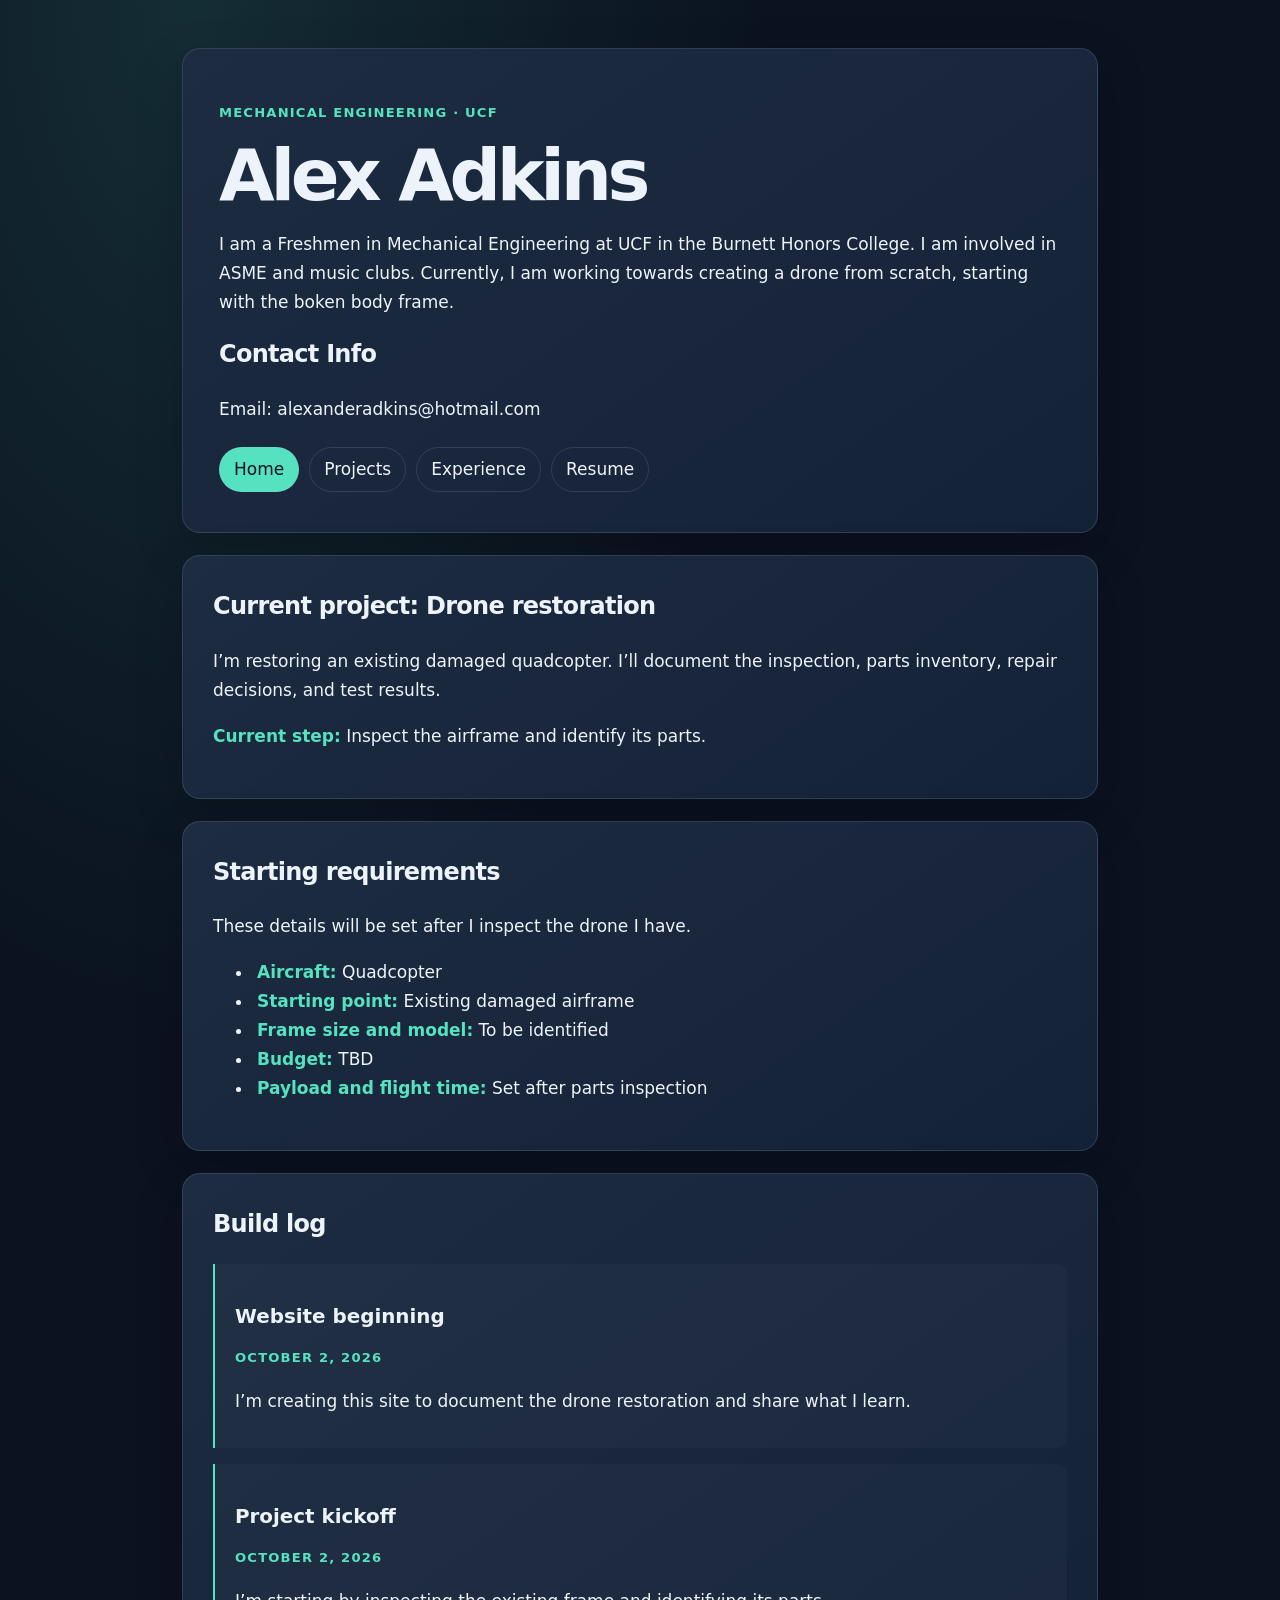
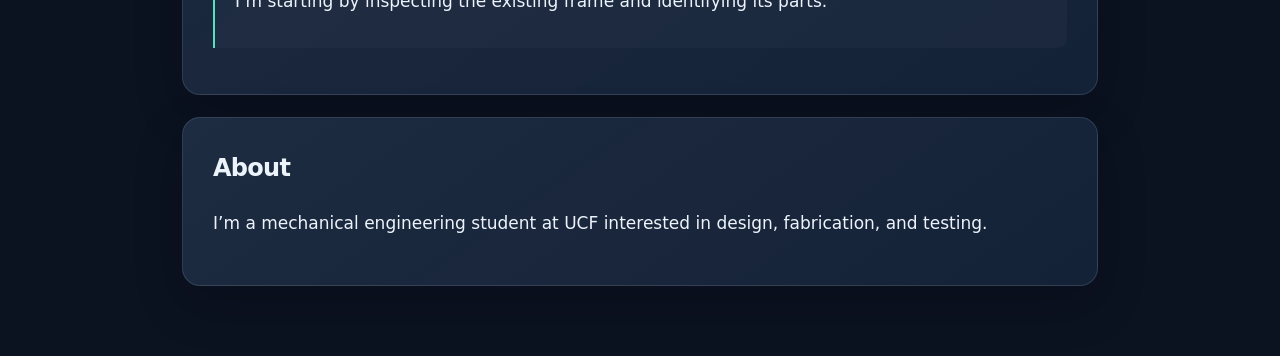
==== index.html @ 7125f536 "Add contact info section to index.html Added contact information section with email." ====
<!doctype html>
<html lang="en">
<head>
  <meta charset="utf-8">
  <meta name="viewport" content="width=device-width, initial-scale=1">
  <title>Alex Adkins | Engineering Projects</title>
  <style>
    :root {
      color-scheme: dark;
      --bg: #0b1220;
      --panel: #142238;
      --text: #edf3fb;
      --muted: #a6b2c5;
      --accent: #55e2c0;
      --border: rgba(173, 190, 215, 0.17);
    }

    * { box-sizing: border-box; }

    body {
      max-width: 960px;
      margin: 0 auto;
      padding: 48px 22px;
      background:
        radial-gradient(ellipse at 15% 0%, rgba(85, 226, 192, 0.13), transparent 38%),
        var(--bg);
      color: var(--text);
      font: 17px/1.7 system-ui, sans-serif;
    }

    header, section {
      margin-bottom: 22px;
      padding: 30px;
      background: linear-gradient(145deg, rgba(255,255,255,0.045), transparent), var(--panel);
      border: 1px solid var(--border);
      border-radius: 18px;
      box-shadow: 0 18px 50px rgba(0, 0, 0, 0.18);
    }

    header { padding: 40px 36px; }
    .tag { color: var(--accent); font-size: .82rem; font-weight: 700; letter-spacing: .09em; text-transform: uppercase; }
    h1 { margin: 8px 0; font-size: clamp(2.6rem, 8vw, 4.5rem); line-height: 1.05; letter-spacing: -.06em; }
    h2 { margin-top: 0; font-size: 1.5rem; letter-spacing: -.03em; }
    h3 { margin-bottom: 4px; }
    article { margin: 16px 0; padding: 16px 20px; border-left: 2px solid var(--accent); background: rgba(255,255,255,.025); border-radius: 0 10px 10px 0; }
    a { color: var(--accent); }
    strong { color: var(--accent); }
    li { padding-left: 4px; }

    .site-nav { display: flex; flex-wrap: wrap; gap: 10px; margin-top: 24px; }
    .site-nav a { padding: 7px 14px; border: 1px solid var(--border); border-radius: 999px; text-decoration: none; color: var(--text); }
    .site-nav a:hover, .site-nav a[aria-current="page"] { background: var(--accent); color: var(--bg); }
    .project-photo { display: block; width: 100%; max-width: 700px; height: auto; margin: 18px 0; border-radius: 14px; }

    @media (max-width: 600px) {
      body { padding: 22px 14px; }
      header, section { padding: 24px 20px; }
    }
  </style>
</head>
<body>
  <header>
    <p class="tag">Mechanical Engineering · UCF</p>
    <h1>Alex Adkins</h1>
    <p>I am a Freshmen in Mechanical Engineering at UCF in the Burnett Honors College. I am involved in ASME and music clubs. Currently, I am working towards creating a drone from scratch, starting with the boken body frame.</p>
    <h2>Contact Info</h2>
    <p> Email: alexanderadkins@hotmail.com</p>
    <nav class="site-nav" aria-label="Main navigation">
      <a href="index.html" aria-current="page">Home</a>
      <a href="projects.html">Projects</a>
      <a href="experience.html">Experience</a>
      <a href="resume.html">Resume</a>
    </nav>
  </header>

  <main>
    <section>
      <h2>Current project: Drone restoration</h2>
      <p>
        I’m restoring an existing damaged quadcopter. I’ll document the
        inspection, parts inventory, repair decisions, and test results.
      </p>
      <p><strong>Current step:</strong> Inspect the airframe and identify its parts.</p>
    </section>

    <section>
      <h2>Starting requirements</h2>
      <p>These details will be set after I inspect the drone I have.</p>
      <ul>
        <li><strong>Aircraft:</strong> Quadcopter</li>
        <li><strong>Starting point:</strong> Existing damaged airframe</li>
        <li><strong>Frame size and model:</strong> To be identified</li>
        <li><strong>Budget:</strong> TBD</li>
        <li><strong>Payload and flight time:</strong> Set after parts inspection</li>
      </ul>
    </section>

    <section>
      <h2>Build log</h2>
      <article>
        <h3>Website beginning</h3>
        <p class="tag">October 2, 2026</p>
        <p>I’m creating this site to document the drone restoration and share what I learn.</p>
      </article>
      <article>
        <h3>Project kickoff</h3>
        <p class="tag">October 2, 2026</p>
        <p>I’m starting by inspecting the existing frame and identifying its parts.</p>
      </article>
    </section>

    <section>
      <h2>About</h2>
      <p>I’m a mechanical engineering student at UCF interested in design, fabrication, and testing.</p>
    </section>
  </main>
</body>
</html>
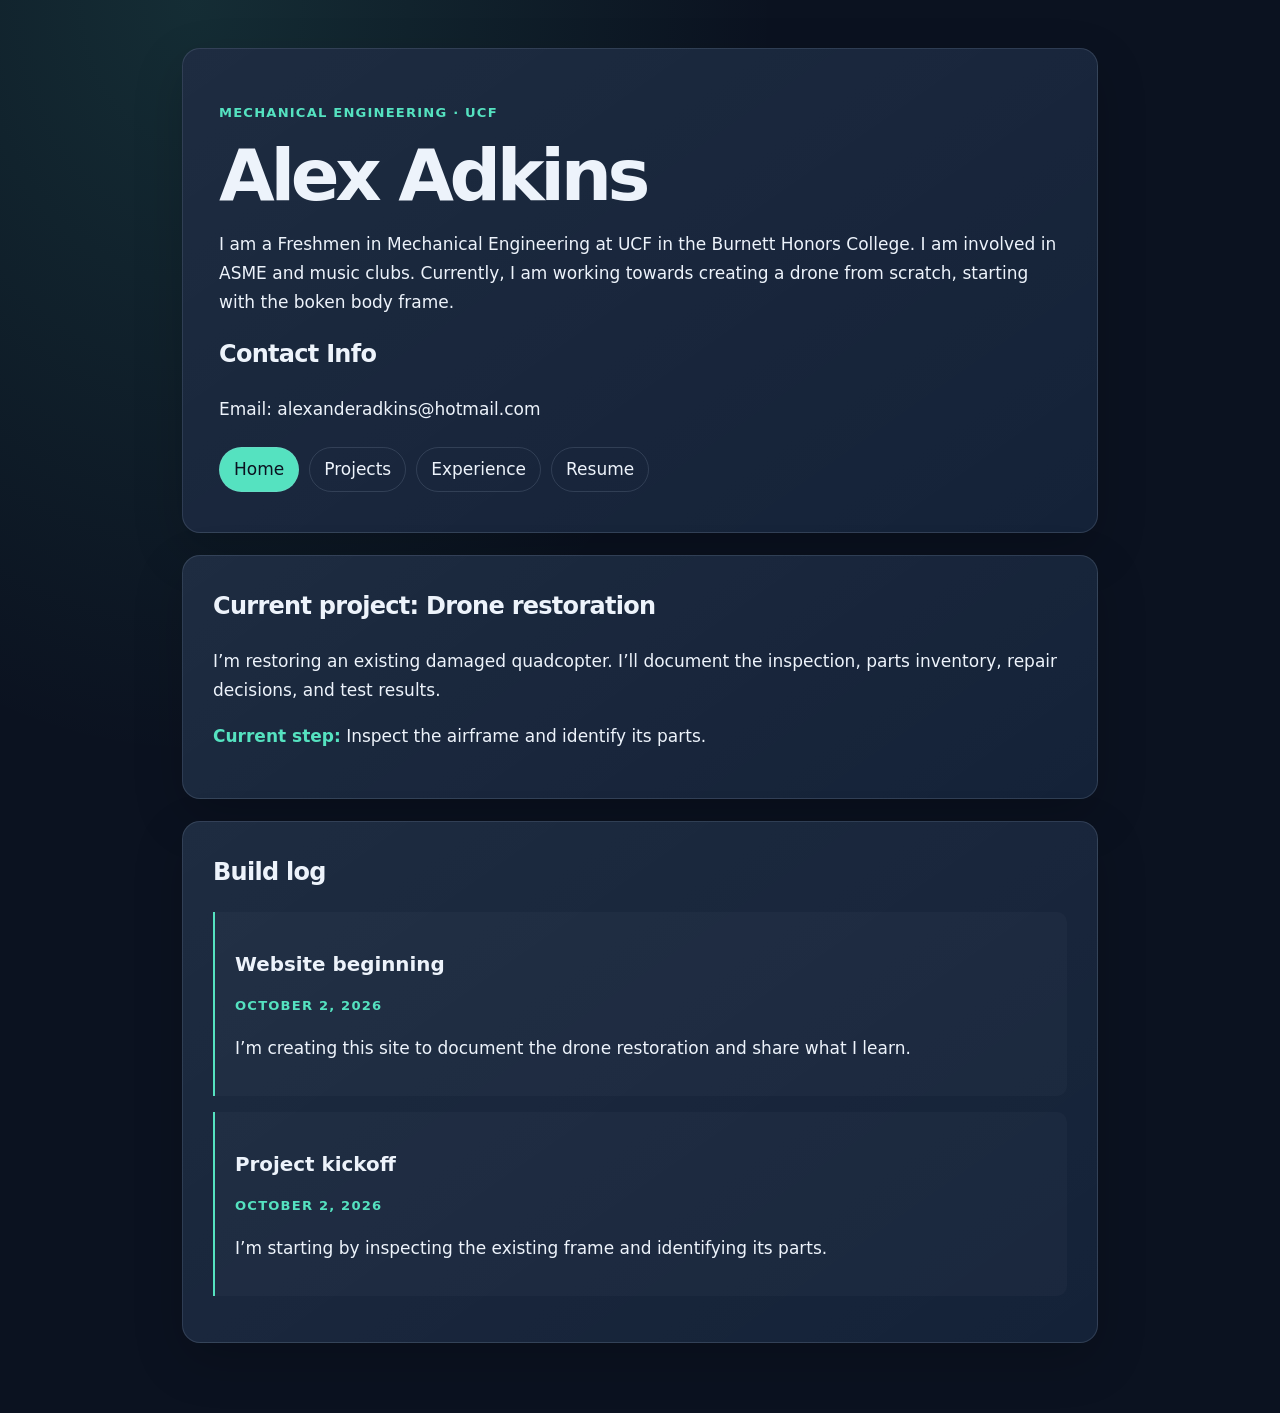
==== commit 831fb479: "Remove unnecessary sections from index.html Removed sections related to starting requirements and ab" ====
--- a/index.html
+++ b/index.html
@@ -83,17 +83,6 @@
       <p><strong>Current step:</strong> Inspect the airframe and identify its parts.</p>
     </section>
 
-    <section>
-      <h2>Starting requirements</h2>
-      <p>These details will be set after I inspect the drone I have.</p>
-      <ul>
-        <li><strong>Aircraft:</strong> Quadcopter</li>
-        <li><strong>Starting point:</strong> Existing damaged airframe</li>
-        <li><strong>Frame size and model:</strong> To be identified</li>
-        <li><strong>Budget:</strong> TBD</li>
-        <li><strong>Payload and flight time:</strong> Set after parts inspection</li>
-      </ul>
-    </section>
 
     <section>
       <h2>Build log</h2>
@@ -109,10 +98,6 @@
       </article>
     </section>
 
-    <section>
-      <h2>About</h2>
-      <p>I’m a mechanical engineering student at UCF interested in design, fabrication, and testing.</p>
-    </section>
   </main>
 </body>
 </html>
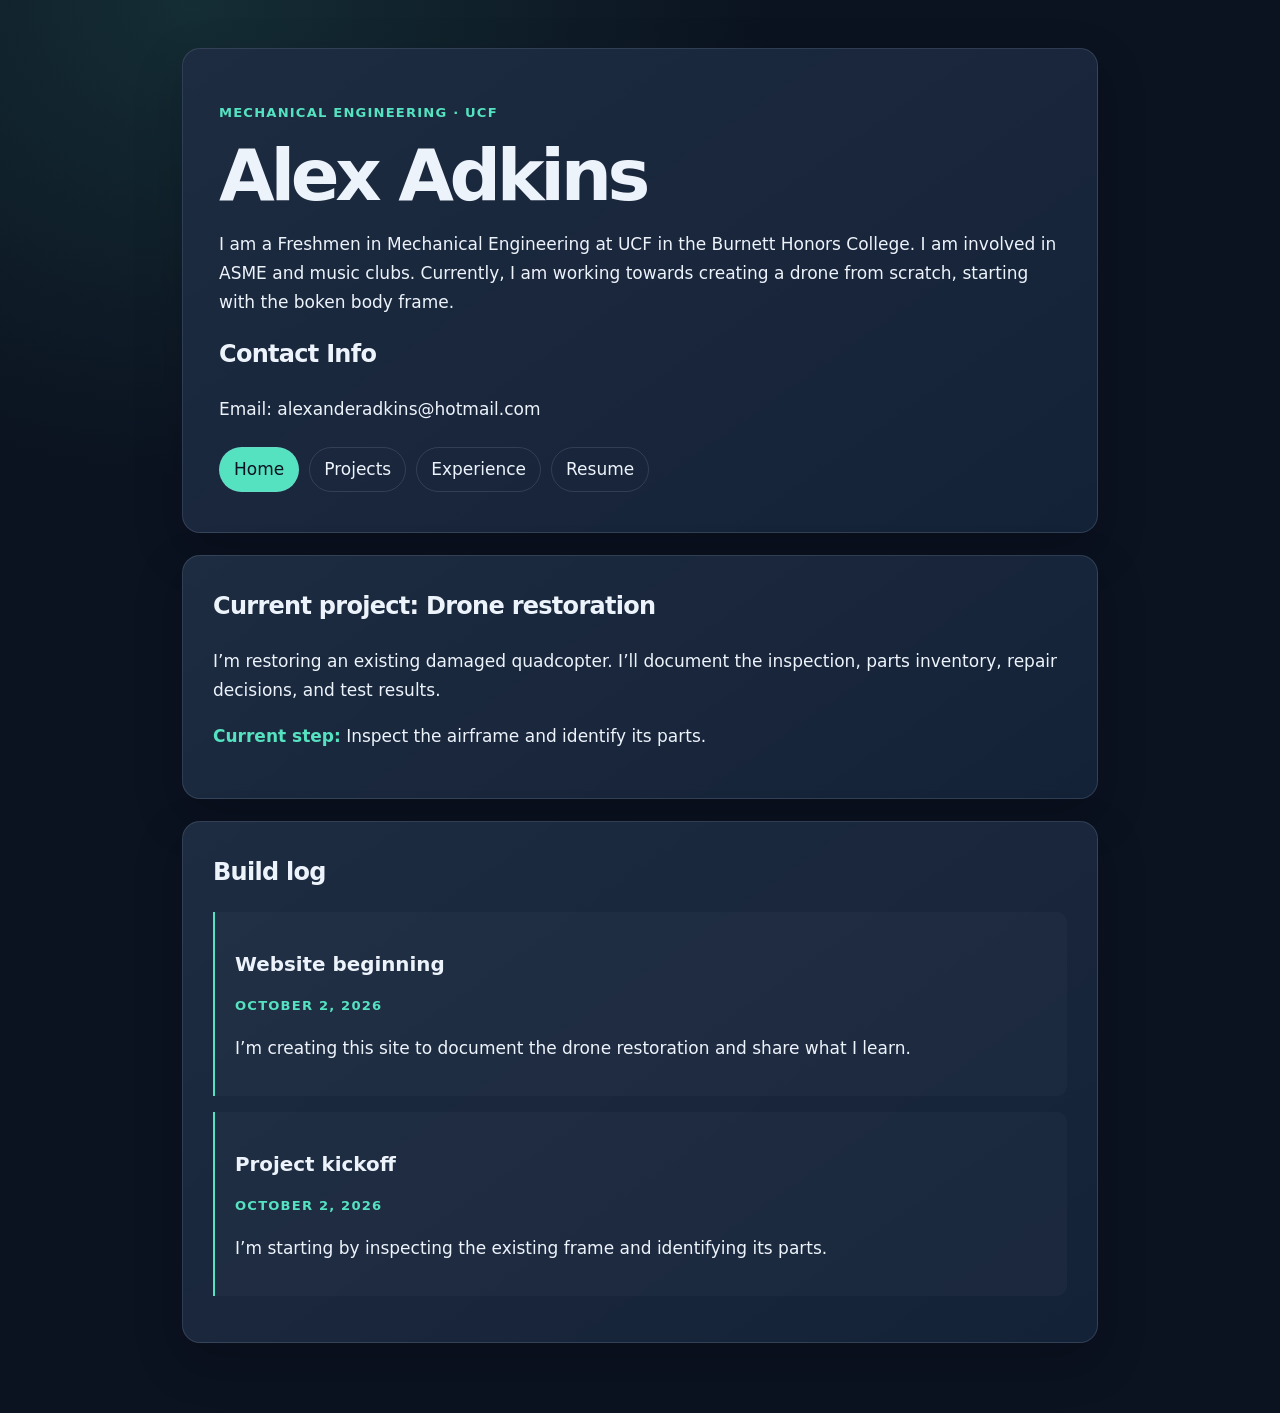
==== commit cdfd8a04: "Add media query for prefers-reduced-motion" ====
--- a/index.html
+++ b/index.html
@@ -24,6 +24,7 @@
       background:
         radial-gradient(ellipse at 15% 0%, rgba(85, 226, 192, 0.13), transparent 38%),
         var(--bg);
+      background-attachment: fixed, scroll;
       color: var(--text);
       font: 17px/1.7 system-ui, sans-serif;
     }
@@ -56,6 +57,11 @@
       body { padding: 22px 14px; }
       header, section { padding: 24px 20px; }
     }
+    @media (max-width: 600px), (prefers-reduced-motion: reduce) {
+  body {
+    background-attachment: scroll;
+  }
+}
   </style>
 </head>
 <body>
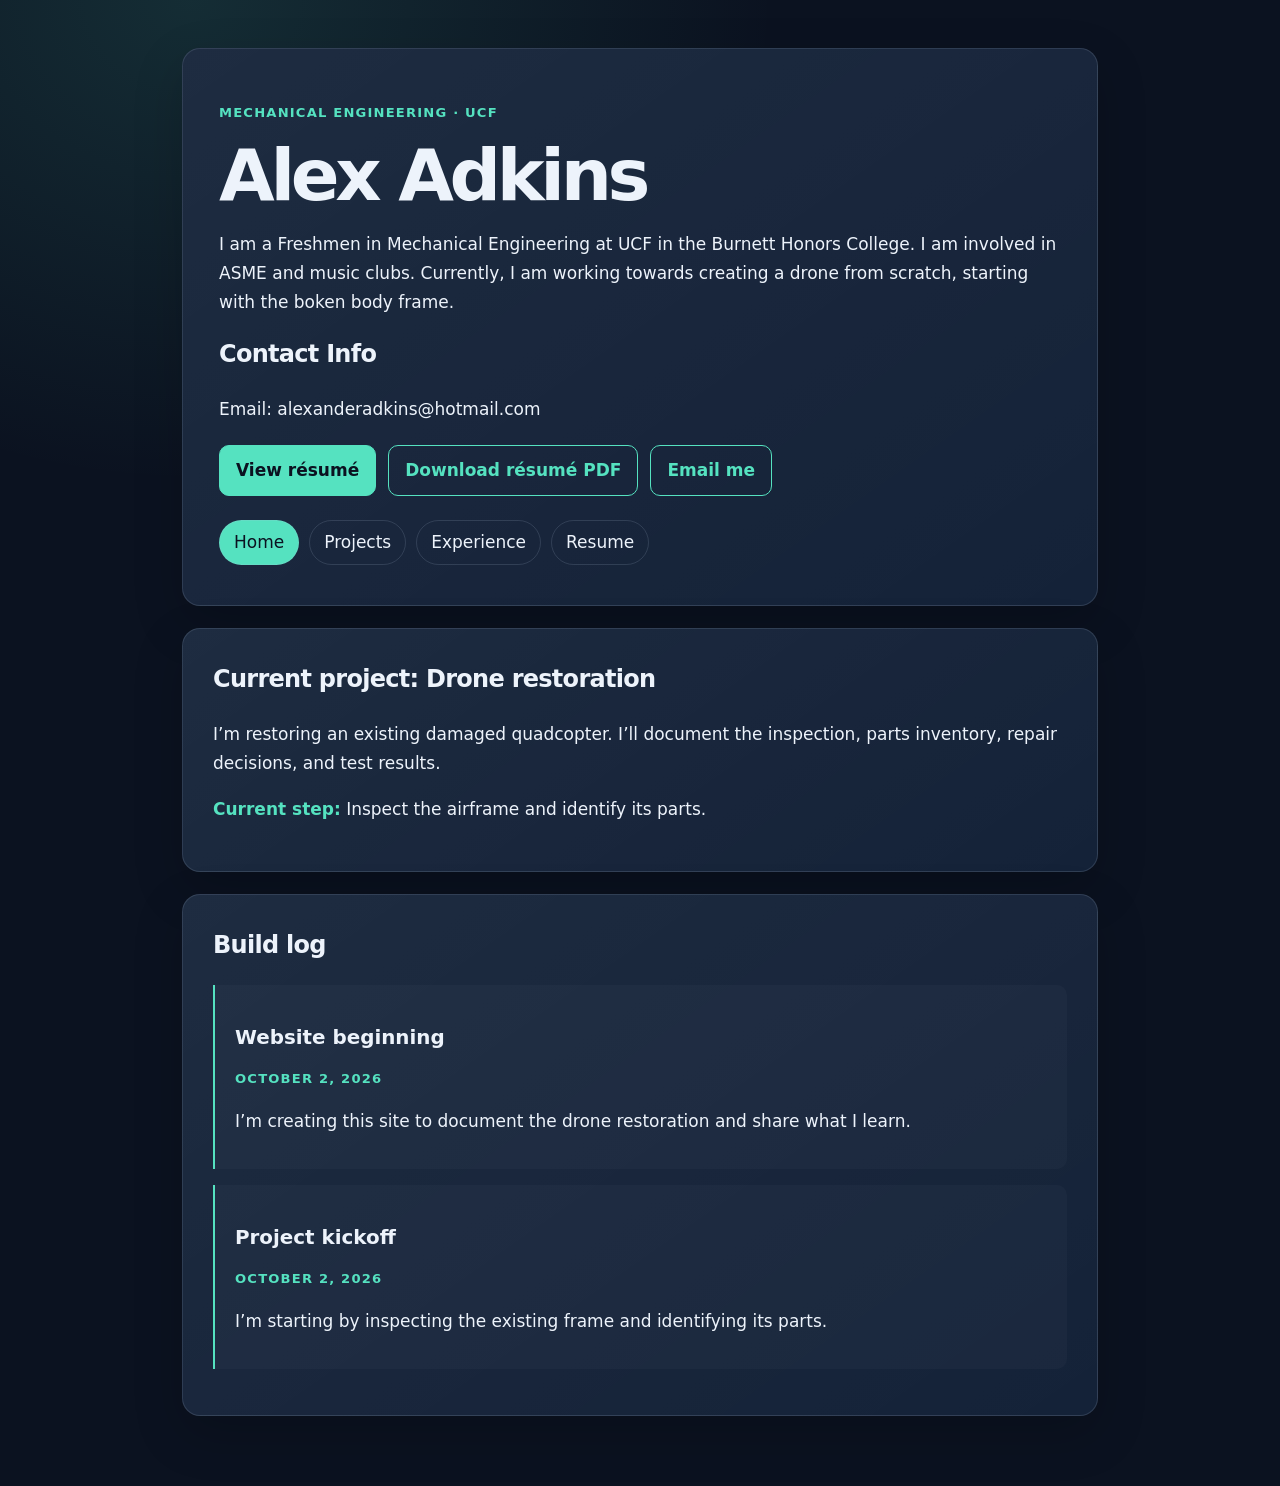
==== commit 209cd5b3: "Add contact buttons for résumé and email Added buttons for résumé viewing and email contact." ====
--- a/index.html
+++ b/index.html
@@ -4,65 +4,8 @@
   <meta charset="utf-8">
   <meta name="viewport" content="width=device-width, initial-scale=1">
   <title>Alex Adkins | Engineering Projects</title>
-  <style>
-    :root {
-      color-scheme: dark;
-      --bg: #0b1220;
-      --panel: #142238;
-      --text: #edf3fb;
-      --muted: #a6b2c5;
-      --accent: #55e2c0;
-      --border: rgba(173, 190, 215, 0.17);
-    }
-
-    * { box-sizing: border-box; }
-
-    body {
-      max-width: 960px;
-      margin: 0 auto;
-      padding: 48px 22px;
-      background:
-        radial-gradient(ellipse at 15% 0%, rgba(85, 226, 192, 0.13), transparent 38%),
-        var(--bg);
-      background-attachment: fixed, scroll;
-      color: var(--text);
-      font: 17px/1.7 system-ui, sans-serif;
-    }
-
-    header, section {
-      margin-bottom: 22px;
-      padding: 30px;
-      background: linear-gradient(145deg, rgba(255,255,255,0.045), transparent), var(--panel);
-      border: 1px solid var(--border);
-      border-radius: 18px;
-      box-shadow: 0 18px 50px rgba(0, 0, 0, 0.18);
-    }
-
-    header { padding: 40px 36px; }
-    .tag { color: var(--accent); font-size: .82rem; font-weight: 700; letter-spacing: .09em; text-transform: uppercase; }
-    h1 { margin: 8px 0; font-size: clamp(2.6rem, 8vw, 4.5rem); line-height: 1.05; letter-spacing: -.06em; }
-    h2 { margin-top: 0; font-size: 1.5rem; letter-spacing: -.03em; }
-    h3 { margin-bottom: 4px; }
-    article { margin: 16px 0; padding: 16px 20px; border-left: 2px solid var(--accent); background: rgba(255,255,255,.025); border-radius: 0 10px 10px 0; }
-    a { color: var(--accent); }
-    strong { color: var(--accent); }
-    li { padding-left: 4px; }
-
-    .site-nav { display: flex; flex-wrap: wrap; gap: 10px; margin-top: 24px; }
-    .site-nav a { padding: 7px 14px; border: 1px solid var(--border); border-radius: 999px; text-decoration: none; color: var(--text); }
-    .site-nav a:hover, .site-nav a[aria-current="page"] { background: var(--accent); color: var(--bg); }
-    .project-photo { display: block; width: 100%; max-width: 700px; height: auto; margin: 18px 0; border-radius: 14px; }
-
-    @media (max-width: 600px) {
-      body { padding: 22px 14px; }
-      header, section { padding: 24px 20px; }
-    }
-    @media (max-width: 600px), (prefers-reduced-motion: reduce) {
-  body {
-    background-attachment: scroll;
-  }
-}
-  </style>
+  <link rel="stylesheet" href="styles.css">
+  
 </head>
 <body>
   <header>
@@ -71,6 +14,20 @@
     <p>I am a Freshmen in Mechanical Engineering at UCF in the Burnett Honors College. I am involved in ASME and music clubs. Currently, I am working towards creating a drone from scratch, starting with the boken body frame.</p>
     <h2>Contact Info</h2>
     <p> Email: alexanderadkins@hotmail.com</p>
+    
+    <div class="button-row">
+  <a class="button" href="resume.html">View résumé</a>
+  <a class="button button-secondary"
+     href="Alex-Adkins-Resume.pdf"
+     download>
+    Download résumé PDF
+  </a>
+  <a class="button button-secondary"
+     href="mailto:alexanderadkins@hotmail.com">
+    Email me
+  </a>
+</div>
+    
     <nav class="site-nav" aria-label="Main navigation">
       <a href="index.html" aria-current="page">Home</a>
       <a href="projects.html">Projects</a>
--- a/styles.css
+++ b/styles.css
@@ -0,0 +1,286 @@
+:root {
+  color-scheme: dark;
+  --bg: #0b1220;
+  --panel: #142238;
+  --text: #edf3fb;
+  --muted: #a6b2c5;
+  --accent: #55e2c0;
+  --border: rgba(173, 190, 215, 0.17);
+}
+
+* {
+  box-sizing: border-box;
+}
+
+html {
+  scroll-behavior: smooth;
+}
+
+body {
+  max-width: 960px;
+  margin: 0 auto;
+  padding: 48px 22px;
+  background:
+    radial-gradient(ellipse at 15% 0%, rgba(85, 226, 192, 0.13), transparent 38%),
+    var(--bg);
+  background-attachment: fixed, scroll;
+  color: var(--text);
+  font: 17px/1.7 system-ui, sans-serif;
+}
+
+header,
+section {
+  margin-bottom: 22px;
+  padding: 30px;
+  background: linear-gradient(145deg, rgba(255, 255, 255, 0.045), transparent), var(--panel);
+  border: 1px solid var(--border);
+  border-radius: 18px;
+  box-shadow: 0 18px 50px rgba(0, 0, 0, 0.18);
+}
+
+header {
+  padding: 40px 36px;
+}
+
+.tag {
+  color: var(--accent);
+  font-size: 0.82rem;
+  font-weight: 700;
+  letter-spacing: 0.09em;
+  text-transform: uppercase;
+}
+
+h1 {
+  margin: 8px 0;
+  font-size: clamp(2.6rem, 8vw, 4.5rem);
+  line-height: 1.05;
+  letter-spacing: -0.06em;
+}
+
+h2 {
+  margin-top: 0;
+  font-size: 1.5rem;
+  letter-spacing: -0.03em;
+}
+
+h3 {
+  margin-bottom: 4px;
+}
+
+article {
+  margin: 16px 0;
+  padding: 16px 20px;
+  border-left: 2px solid var(--accent);
+  background: rgba(255, 255, 255, 0.025);
+  border-radius: 0 10px 10px 0;
+}
+
+a {
+  color: var(--accent);
+}
+
+strong {
+  color: var(--accent);
+}
+
+li {
+  padding-left: 4px;
+}
+
+.site-nav,
+.project-tabs {
+  display: flex;
+  flex-wrap: wrap;
+  gap: 10px;
+  margin-top: 24px;
+}
+
+.project-tabs {
+  margin-bottom: 22px;
+}
+
+.site-nav a,
+.project-tabs a {
+  padding: 7px 14px;
+  border: 1px solid var(--border);
+  border-radius: 999px;
+  color: var(--text);
+  text-decoration: none;
+}
+
+.site-nav a:hover,
+.site-nav a[aria-current="page"],
+.project-tabs a:hover {
+  background: var(--accent);
+  color: var(--bg);
+}
+
+.project-photo {
+  display: block;
+  width: 100%;
+  max-width: 700px;
+  height: auto;
+  margin: 18px 0;
+  border-radius: 14px;
+}
+
+@media (max-width: 600px) {
+  body {
+    padding: 22px 14px;
+    background-attachment: scroll;
+  }
+
+  header,
+  section {
+    padding: 24px 20px;
+  }
+}
+
+@media (prefers-reduced-motion: reduce) {
+  html {
+    scroll-behavior: auto;
+  }
+
+  body {
+    background-attachment: scroll;
+  }
+}
+
+.project-gallery {
+  display: grid;
+  grid-template-columns: repeat(auto-fit, minmax(240px, 1fr));
+  gap: 16px;
+  margin: 20px 0;
+}
+
+.project-gallery figure {
+  margin: 0;
+  overflow: hidden;
+  border: 1px solid var(--border);
+  border-radius: 14px;
+  background: rgba(255, 255, 255, 0.025);
+}
+
+.project-gallery img {
+  display: block;
+  width: 100%;
+  max-width: none;
+  height: auto;
+  margin: 0;
+  border-radius: 0;
+}
+
+
+.project-gallery figcaption {
+  padding: 12px 14px;
+  color: var(--muted);
+  font-size: 0.9rem;
+}
+
+.project-status {
+  border-color: rgba(85, 226, 192, 0.35);
+}
+
+.status-heading {
+  display: flex;
+  align-items: center;
+  justify-content: space-between;
+  gap: 16px;
+  flex-wrap: wrap;
+}
+
+.status-heading h2 {
+  margin-bottom: 0;
+}
+
+.status-pill {
+  padding: 6px 12px;
+  border: 1px solid var(--border);
+  border-radius: 999px;
+  color: var(--accent);
+  font-size: 0.85rem;
+  font-weight: 700;
+}
+
+.milestones {
+  display: grid;
+  gap: 12px;
+  padding: 0;
+  margin: 22px 0;
+  list-style: none;
+}
+
+.milestones li {
+  display: grid;
+  grid-template-columns: 90px 1fr;
+  gap: 14px;
+  padding: 14px;
+  border: 1px solid var(--border);
+  border-radius: 12px;
+  background: rgba(255, 255, 255, 0.025);
+}
+
+.milestone-state {
+  color: var(--muted);
+  font-size: 0.82rem;
+  font-weight: 700;
+  text-transform: uppercase;
+  letter-spacing: 0.05em;
+}
+
+.milestones .current .milestone-state {
+  color: var(--accent);
+}
+
+.milestones p {
+  margin: 4px 0 0;
+  color: var(--muted);
+}
+
+.next-step {
+  padding: 14px 16px;
+  border-left: 3px solid var(--accent);
+  background: rgba(85, 226, 192, 0.07);
+  border-radius: 0 10px 10px 0;
+}
+
+@media (max-width: 500px) {
+  .milestones li {
+    grid-template-columns: 1fr;
+    gap: 4px;
+  }
+}
+
+.button-row {
+  display: flex;
+  flex-wrap: wrap;
+  gap: 12px;
+  margin-top: 22px;
+}
+
+.button {
+  display: inline-block;
+  padding: 10px 16px;
+  border: 1px solid var(--accent);
+  border-radius: 10px;
+  background: var(--accent);
+  color: var(--bg);
+  font-weight: 700;
+  text-decoration: none;
+  transition: transform 160ms ease, opacity 160ms ease;
+}
+
+.button:hover {
+  transform: translateY(-2px);
+  opacity: 0.9;
+}
+
+.button-secondary {
+  background: transparent;
+  color: var(--accent);
+}
+
+.button:focus-visible {
+  outline: 3px solid var(--text);
+  outline-offset: 3px;
+}
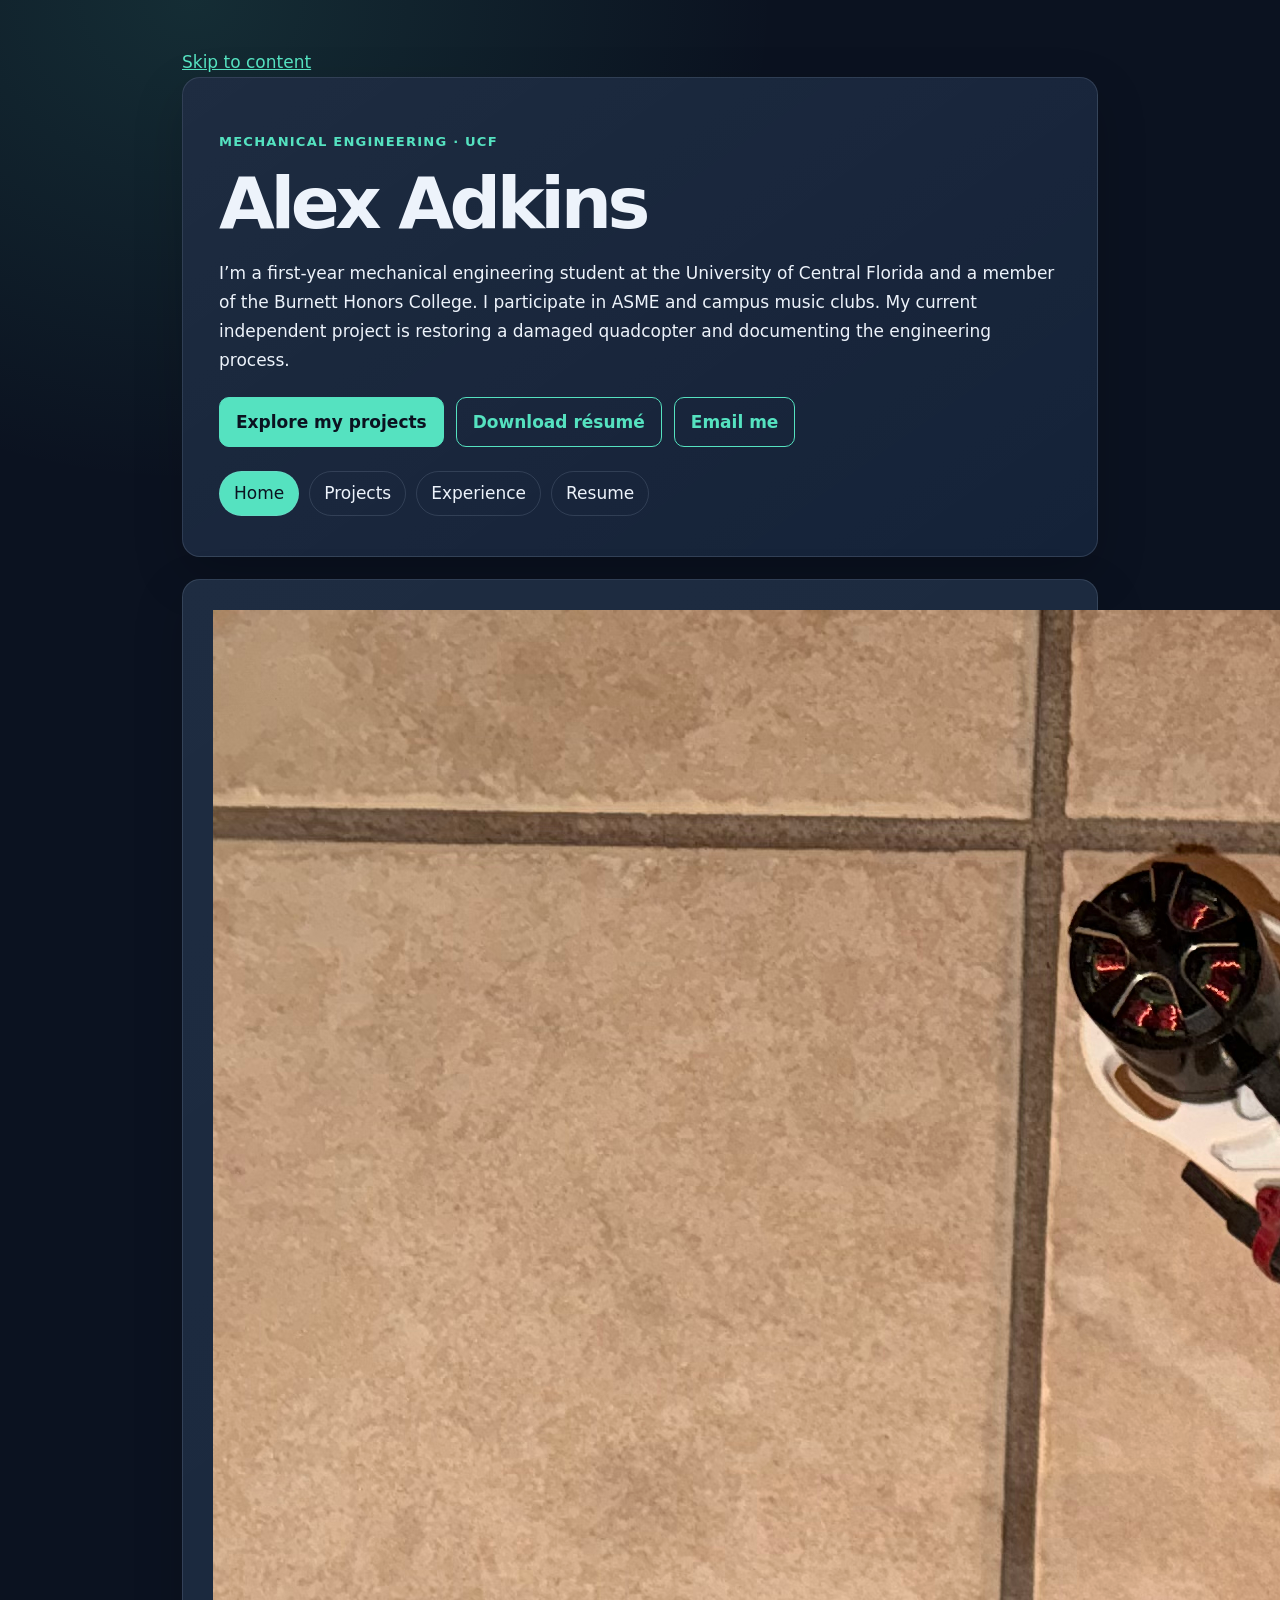
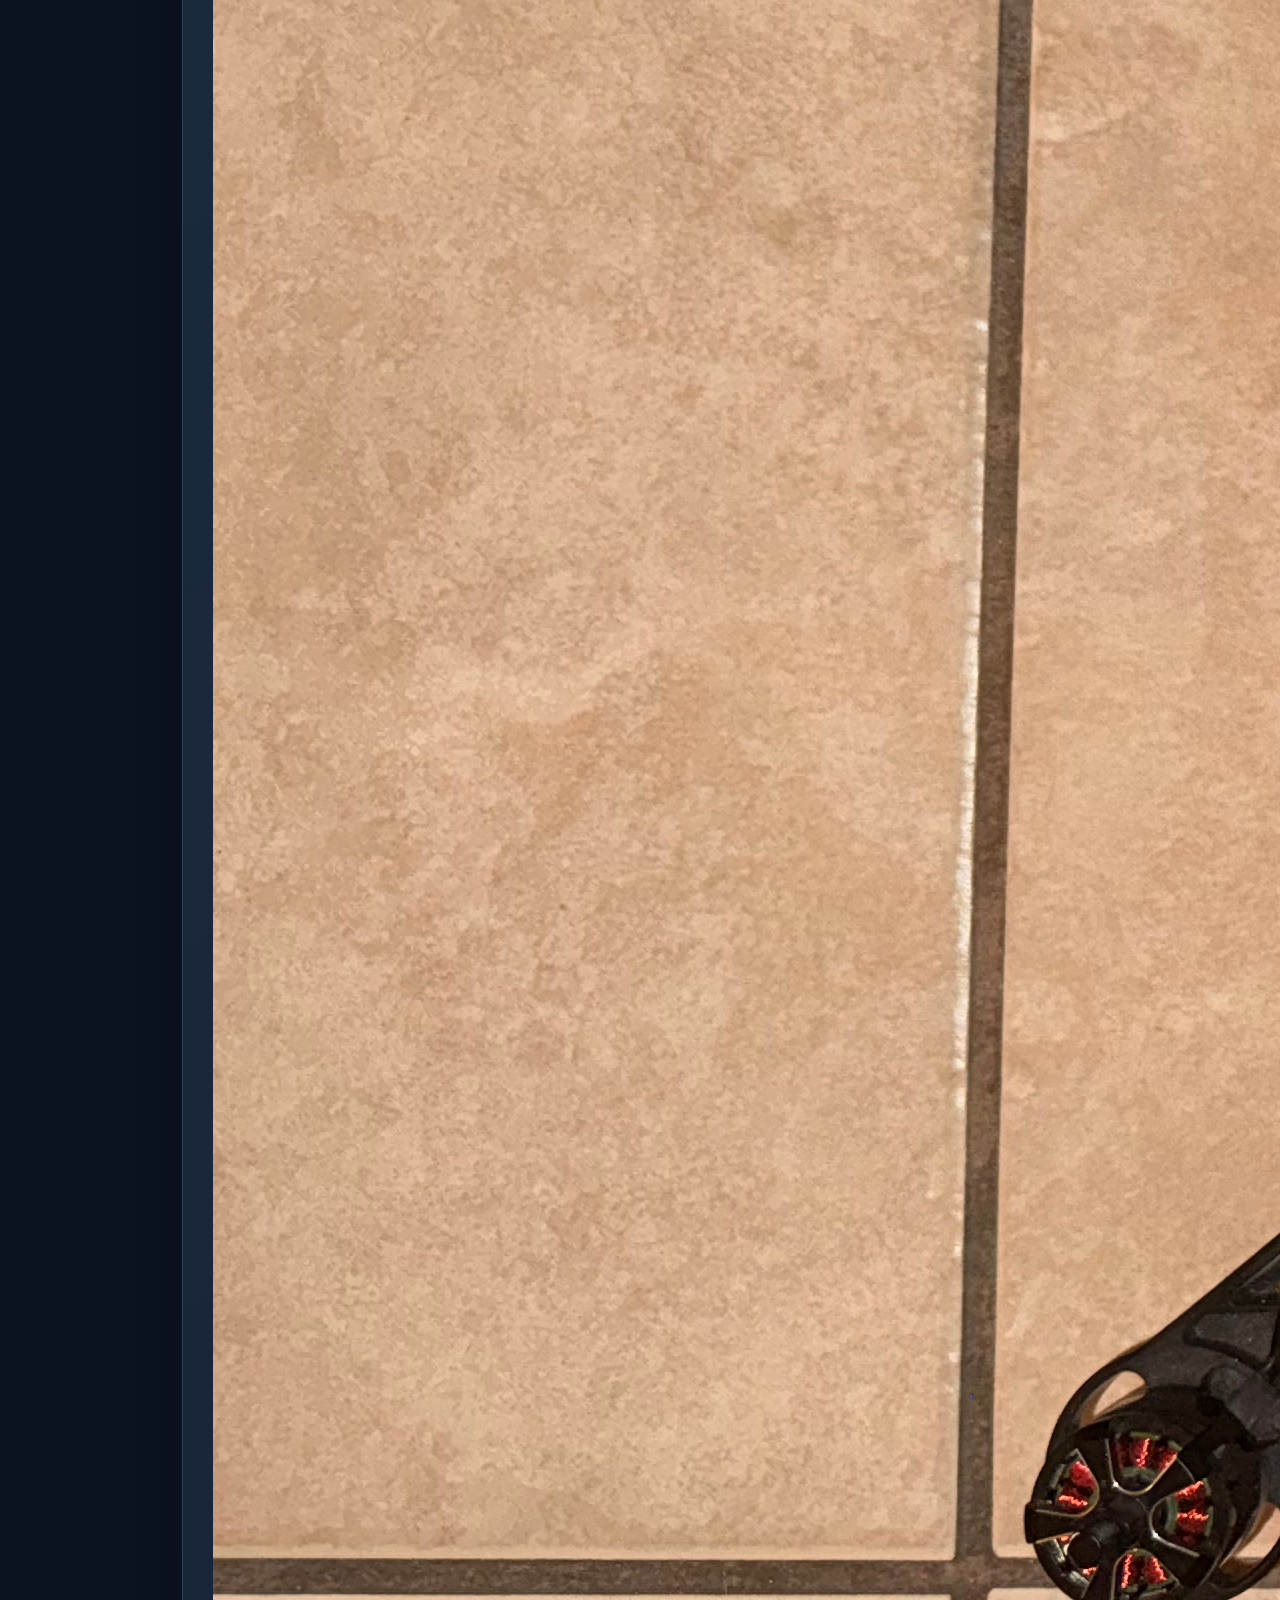
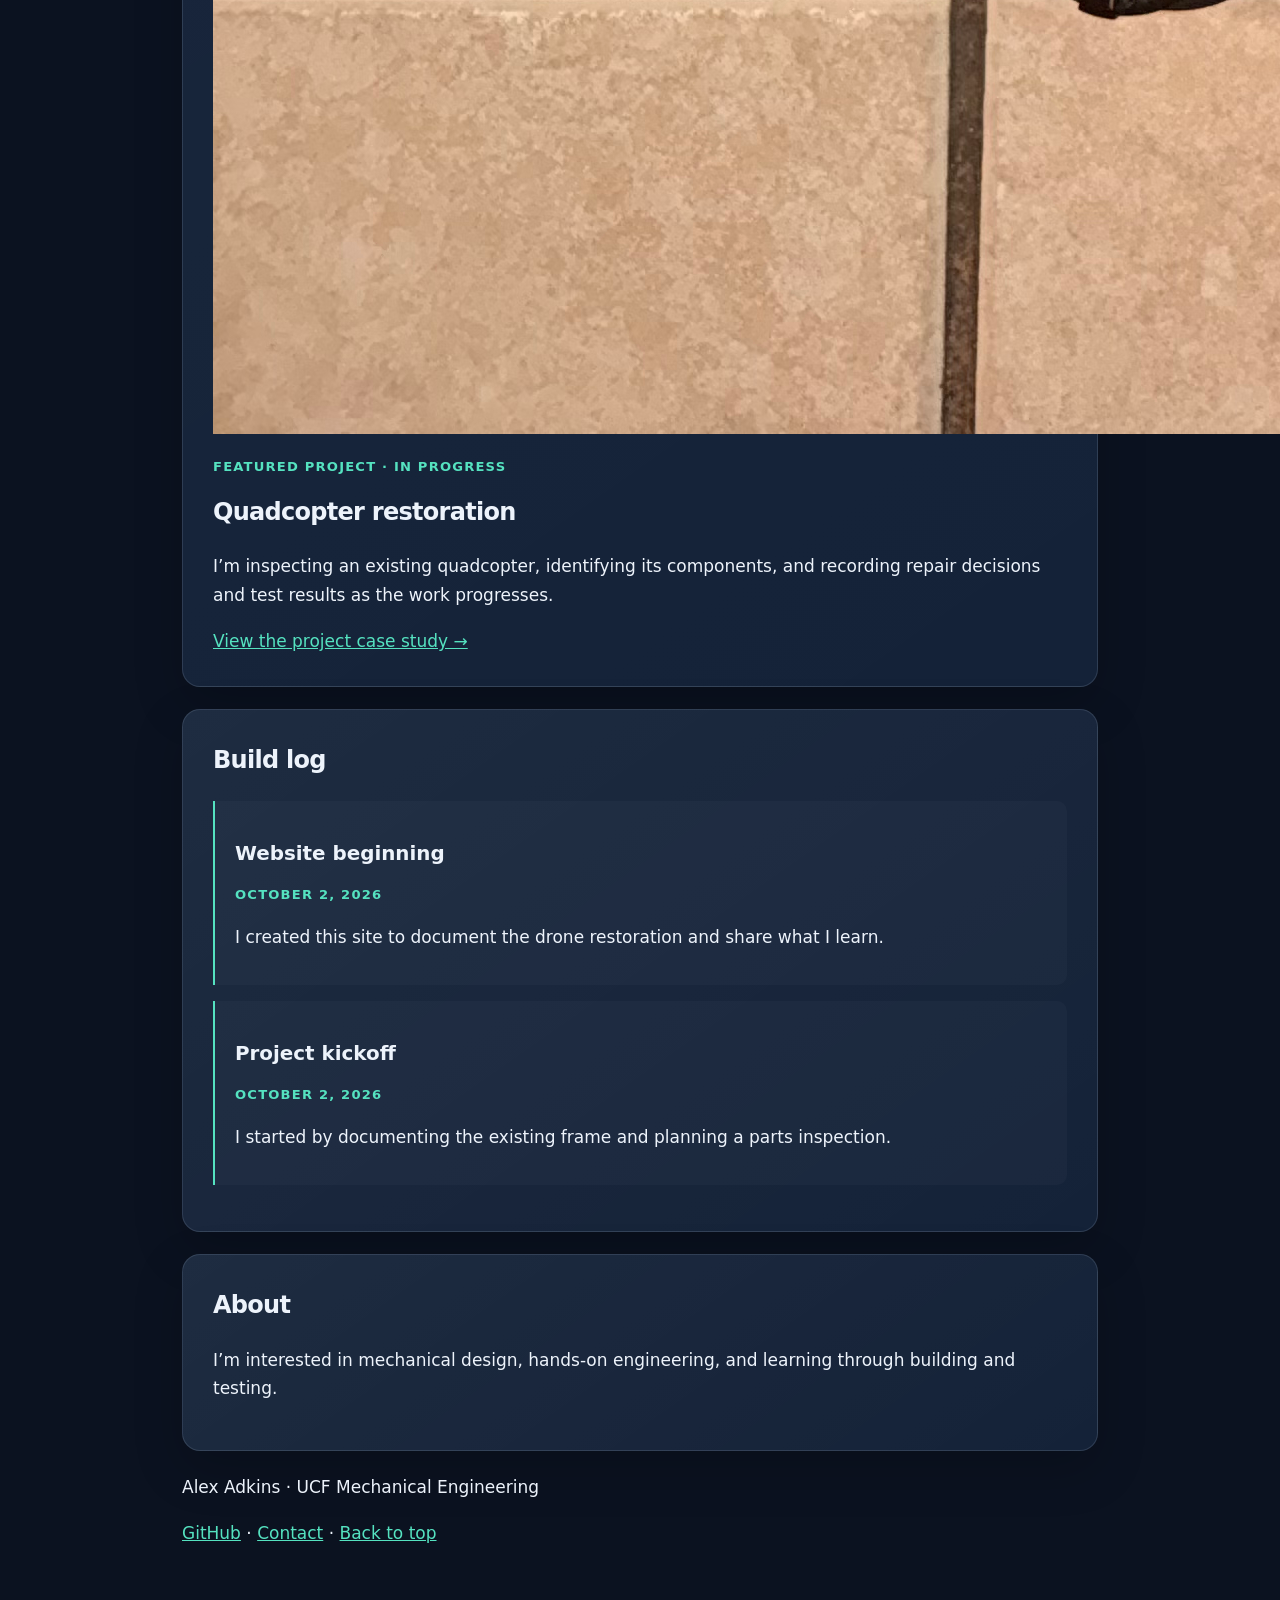
==== commit 39890237: "Revise HTML structure and content for clarity Updated the title and meta description for better SEO." ====
--- a/index.html
+++ b/index.html
@@ -3,31 +3,32 @@
 <head>
   <meta charset="utf-8">
   <meta name="viewport" content="width=device-width, initial-scale=1">
-  <title>Alex Adkins | Engineering Projects</title>
+  <meta name="description" content="Alex Adkins, a UCF mechanical engineering student, shares engineering projects, experience, and a résumé.">
+  <meta name="theme-color" content="#0b1220">
+  <title>Alex Adkins | Mechanical Engineering Portfolio</title>
   <link rel="stylesheet" href="styles.css">
-  
 </head>
 <body>
-  <header>
+  <a class="skip-link" href="#main-content">Skip to content</a>
+
+  <header class="site-header" id="top">
     <p class="tag">Mechanical Engineering · UCF</p>
     <h1>Alex Adkins</h1>
-    <p>I am a Freshmen in Mechanical Engineering at UCF in the Burnett Honors College. I am involved in ASME and music clubs. Currently, I am working towards creating a drone from scratch, starting with the boken body frame.</p>
-    <h2>Contact Info</h2>
-    <p> Email: alexanderadkins@hotmail.com</p>
-    
+    <p class="intro">
+      I’m a first-year mechanical engineering student at the University of
+      Central Florida and a member of the Burnett Honors College. I participate
+      in ASME and campus music clubs. My current independent project is
+      restoring a damaged quadcopter and documenting the engineering process.
+    </p>
+
     <div class="button-row">
-  <a class="button" href="resume.html">View résumé</a>
-  <a class="button button-secondary"
-     href="Alex-Adkins-Resume.pdf"
-     download>
-    Download résumé PDF
-  </a>
-  <a class="button button-secondary"
-     href="mailto:alexanderadkins@hotmail.com">
-    Email me
-  </a>
-</div>
-    
+      <a class="button" href="projects.html">Explore my projects</a>
+      <a class="button button-secondary"
+         href="AlexAdkins%20-%20EngineeringResume%20%281%29.pdf"
+         download>Download résumé</a>
+      <a class="button button-secondary" href="mailto:alexanderadkins@hotmail.com">Email me</a>
+    </div>
+
     <nav class="site-nav" aria-label="Main navigation">
       <a href="index.html" aria-current="page">Home</a>
       <a href="projects.html">Projects</a>
@@ -36,31 +37,57 @@
     </nav>
   </header>
 
-  <main>
-    <section>
-      <h2>Current project: Drone restoration</h2>
-      <p>
-        I’m restoring an existing damaged quadcopter. I’ll document the
-        inspection, parts inventory, repair decisions, and test results.
-      </p>
-      <p><strong>Current step:</strong> Inspect the airframe and identify its parts.</p>
+  <main id="main-content">
+    <section class="featured-project" aria-labelledby="featured-project-title">
+      <img
+        src="images/drone-before.JPG"
+        alt="The damaged quadcopter before restoration"
+        loading="lazy"
+        decoding="async"
+      >
+      <div class="featured-project-copy">
+        <p class="tag">Featured project · In progress</p>
+        <h2 id="featured-project-title">Quadcopter restoration</h2>
+        <p>
+          I’m inspecting an existing quadcopter, identifying its components,
+          and recording repair decisions and test results as the work progresses.
+        </p>
+        <a class="text-link" href="projects.html#drone-restoration">View the project case study →</a>
+      </div>
     </section>
 
-
-    <section>
-      <h2>Build log</h2>
+    <section aria-labelledby="build-log-title">
+      <h2 id="build-log-title">Build log</h2>
       <article>
         <h3>Website beginning</h3>
         <p class="tag">October 2, 2026</p>
-        <p>I’m creating this site to document the drone restoration and share what I learn.</p>
+        <p>I created this site to document the drone restoration and share what I learn.</p>
       </article>
       <article>
         <h3>Project kickoff</h3>
         <p class="tag">October 2, 2026</p>
-        <p>I’m starting by inspecting the existing frame and identifying its parts.</p>
+        <p>I started by documenting the existing frame and planning a parts inspection.</p>
       </article>
     </section>
 
+    <section aria-labelledby="about-title">
+      <h2 id="about-title">About</h2>
+      <p>
+        I’m interested in mechanical design, hands-on engineering, and learning
+        through building and testing.
+      </p>
+    </section>
   </main>
+
+  <footer class="site-footer">
+    <p>Alex Adkins · UCF Mechanical Engineering</p>
+    <p>
+      <a href="https://github.com/4aadkins">GitHub</a>
+      <span aria-hidden="true">·</span>
+      <a href="mailto:alexanderadkins@hotmail.com">Contact</a>
+      <span aria-hidden="true">·</span>
+      <a href="#top">Back to top</a>
+    </p>
+  </footer>
 </body>
 </html>
--- a/styles.css
+++ b/styles.css
@@ -284,3 +284,106 @@
   outline: 3px solid var(--text);
   outline-offset: 3px;
 }
+
+.test-log-note {
+  padding: 14px 16px;
+  border-left: 3px solid var(--accent);
+  background: rgba(85, 226, 192, 0.07);
+  border-radius: 0 10px 10px 0;
+}
+
+.test-log-note li {
+  margin-bottom: 6px;
+}
+
+.inventory-table-wrap {
+  margin: 18px 0;
+  overflow-x: auto;
+  border: 1px solid var(--border);
+  border-radius: 12px;
+}
+
+.inventory-table {
+  width: 100%;
+  min-width: 680px;
+  border-collapse: collapse;
+  background: rgba(255, 255, 255, 0.025);
+}
+
+.inventory-table th,
+.inventory-table td {
+  padding: 12px 14px;
+  border-bottom: 1px solid var(--border);
+  text-align: left;
+  vertical-align: top;
+}
+
+.inventory-table th {
+  color: var(--accent);
+  font-size: 0.9rem;
+}
+
+.inventory-table tr:last-child td {
+  border-bottom: 0;
+}
+
+<section id="decisions">
+  <h2>Design decisions and open questions</h2>
+  <p>
+    I’ll record important choices here, along with the evidence behind them.
+  </p>
+
+  <div class="inventory-table-wrap">
+    <table class="inventory-table">
+      <thead>
+        <tr>
+          <th scope="col">Question or decision</th>
+          <th scope="col">Evidence needed</th>
+          <th scope="col">Status</th>
+          <th scope="col">Conclusion</th>
+        </tr>
+      </thead>
+      <tbody>
+        <tr>
+          <td>Which existing components can be reused?</td>
+          <td>Identify and inspect each component</td>
+          <td>Open</td>
+          <td>To be determined</td>
+        </tr>
+      </tbody>
+    </table>
+  </div>
+</section>
+
+.project-jump-links {
+  display: flex;
+  flex-wrap: wrap;
+  align-items: center;
+  gap: 10px;
+  margin-bottom: 22px;
+  padding: 14px 18px;
+  border: 1px solid var(--border);
+  border-radius: 14px;
+  background: var(--panel);
+}
+
+.project-jump-links a {
+  padding: 5px 10px;
+  border-radius: 999px;
+  background: rgba(255, 255, 255, 0.04);
+  text-decoration: none;
+}
+
+.project-jump-links a:hover {
+  background: rgba(85, 226, 192, 0.12);
+}
+
+html {
+  scroll-behavior: smooth;
+}
+
+@media (prefers-reduced-motion: reduce) {
+  html {
+    scroll-behavior: auto;
+  }
+}
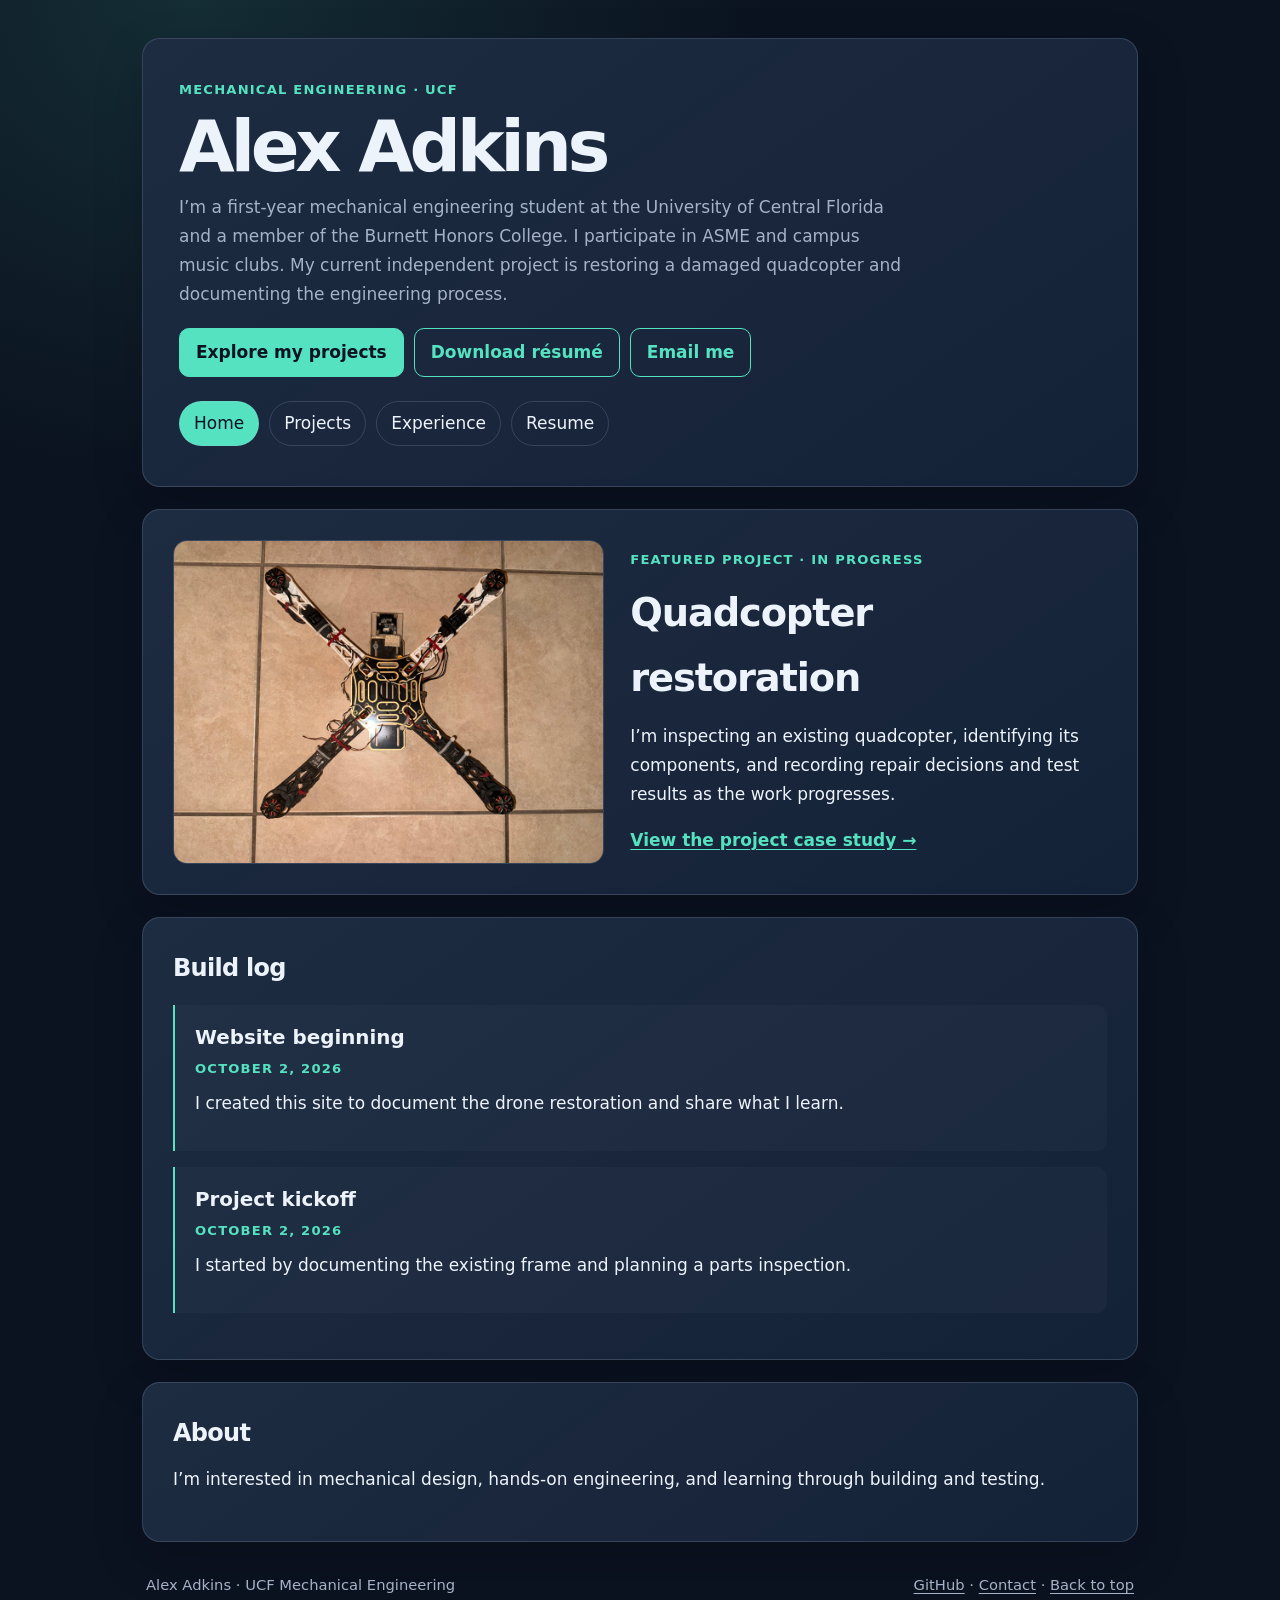
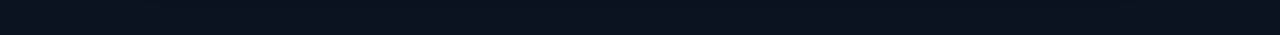
==== commit d5d3a3f1: "Update project case study link to new page" ====
--- a/index.html
+++ b/index.html
@@ -52,7 +52,7 @@
           I’m inspecting an existing quadcopter, identifying its components,
           and recording repair decisions and test results as the work progresses.
         </p>
-        <a class="text-link" href="projects.html#drone-restoration">View the project case study →</a>
+        <a class="text-link" href="drone-restoration.html">View the project case study →</a>
       </div>
     </section>
 
--- a/styles.css
+++ b/styles.css
@@ -5,7 +5,8 @@
   --text: #edf3fb;
   --muted: #a6b2c5;
   --accent: #55e2c0;
-  --border: rgba(173, 190, 215, 0.17);
+  --border: rgba(173, 190, 215, 0.2);
+  --content-width: 1040px;
 }
 
 * {
@@ -17,19 +18,24 @@
 }
 
 body {
-  max-width: 960px;
+  max-width: var(--content-width);
   margin: 0 auto;
-  padding: 48px 22px;
+  padding: 38px 22px;
   background:
     radial-gradient(ellipse at 15% 0%, rgba(85, 226, 192, 0.13), transparent 38%),
     var(--bg);
   background-attachment: fixed, scroll;
   color: var(--text);
-  font: 17px/1.7 system-ui, sans-serif;
-}
-
-header,
-section {
+  font: 17px/1.7 system-ui, -apple-system, BlinkMacSystemFont, "Segoe UI", sans-serif;
+}
+
+img {
+  display: block;
+  max-width: 100%;
+}
+
+.site-header,
+main > section {
   margin-bottom: 22px;
   padding: 30px;
   background: linear-gradient(145deg, rgba(255, 255, 255, 0.045), transparent), var(--panel);
@@ -38,16 +44,39 @@
   box-shadow: 0 18px 50px rgba(0, 0, 0, 0.18);
 }
 
-header {
+.site-header {
   padding: 40px 36px;
 }
 
+.skip-link {
+  position: absolute;
+  z-index: 10;
+  top: 8px;
+  left: 8px;
+  padding: 8px 12px;
+  transform: translateY(-160%);
+  border-radius: 8px;
+  background: var(--accent);
+  color: var(--bg);
+  font-weight: 700;
+}
+
+.skip-link:focus {
+  transform: translateY(0);
+}
+
 .tag {
+  margin: 0 0 8px;
   color: var(--accent);
   font-size: 0.82rem;
   font-weight: 700;
   letter-spacing: 0.09em;
   text-transform: uppercase;
+}
+
+.intro {
+  max-width: 68ch;
+  color: var(--muted);
 }
 
 h1 {
@@ -58,13 +87,17 @@
 }
 
 h2 {
-  margin-top: 0;
+  margin: 0 0 12px;
   font-size: 1.5rem;
   letter-spacing: -0.03em;
 }
 
 h3 {
-  margin-bottom: 4px;
+  margin: 0 0 4px;
+}
+
+p {
+  margin-top: 0;
 }
 
 article {
@@ -77,6 +110,17 @@
 
 a {
   color: var(--accent);
+  text-underline-offset: 0.18em;
+}
+
+a:hover {
+  color: var(--text);
+}
+
+a:focus-visible {
+  outline: 3px solid var(--accent);
+  outline-offset: 3px;
+  border-radius: 4px;
 }
 
 strong {
@@ -88,15 +132,16 @@
 }
 
 .site-nav,
-.project-tabs {
+.project-tabs,
+.button-row {
   display: flex;
   flex-wrap: wrap;
+  align-items: center;
   gap: 10px;
+}
+
+.site-nav {
   margin-top: 24px;
-}
-
-.project-tabs {
-  margin-bottom: 22px;
 }
 
 .site-nav a,
@@ -115,42 +160,73 @@
   color: var(--bg);
 }
 
-.project-photo {
-  display: block;
+.button-row {
+  margin: 20px 0 0;
+}
+
+.button {
+  display: inline-flex;
+  justify-content: center;
+  align-items: center;
+  min-height: 44px;
+  padding: 9px 16px;
+  border: 1px solid var(--accent);
+  border-radius: 10px;
+  background: var(--accent);
+  color: var(--bg);
+  font-weight: 700;
+  text-decoration: none;
+  transition: transform 160ms ease, opacity 160ms ease;
+}
+
+.button:hover {
+  transform: translateY(-2px);
+  color: var(--bg);
+  opacity: 0.9;
+}
+
+.button-secondary {
+  background: transparent;
+  color: var(--accent);
+}
+
+.button-secondary:hover {
+  background: rgba(85, 226, 192, 0.1);
+  color: var(--accent);
+}
+
+.text-link {
+  font-weight: 700;
+}
+
+.featured-project {
+  display: grid;
+  grid-template-columns: minmax(0, 0.95fr) minmax(0, 1.05fr);
+  align-items: center;
+  gap: 26px;
+}
+
+.featured-project img {
   width: 100%;
-  max-width: 700px;
-  height: auto;
-  margin: 18px 0;
+  aspect-ratio: 4 / 3;
+  object-fit: cover;
+  border: 1px solid var(--border);
   border-radius: 14px;
 }
 
-@media (max-width: 600px) {
-  body {
-    padding: 22px 14px;
-    background-attachment: scroll;
-  }
-
-  header,
-  section {
-    padding: 24px 20px;
-  }
-}
-
-@media (prefers-reduced-motion: reduce) {
-  html {
-    scroll-behavior: auto;
-  }
-
-  body {
-    background-attachment: scroll;
-  }
+.featured-project-copy h2 {
+  font-size: clamp(1.7rem, 4vw, 2.4rem);
+}
+
+.project-tabs {
+  margin-bottom: 22px;
 }
 
 .project-gallery {
   display: grid;
-  grid-template-columns: repeat(auto-fit, minmax(240px, 1fr));
+  grid-template-columns: repeat(auto-fit, minmax(min(100%, 260px), 1fr));
   gap: 16px;
-  margin: 20px 0;
+  margin: 20px 0 0;
 }
 
 .project-gallery figure {
@@ -162,14 +238,9 @@
 }
 
 .project-gallery img {
-  display: block;
   width: 100%;
-  max-width: none;
   height: auto;
-  margin: 0;
-  border-radius: 0;
-}
-
+}
 
 .project-gallery figcaption {
   padding: 12px 14px;
@@ -178,7 +249,7 @@
 }
 
 .project-status {
-  border-color: rgba(85, 226, 192, 0.35);
+  border-color: rgba(85, 226, 192, 0.38);
 }
 
 .status-heading {
@@ -237,54 +308,7 @@
   color: var(--muted);
 }
 
-.next-step {
-  padding: 14px 16px;
-  border-left: 3px solid var(--accent);
-  background: rgba(85, 226, 192, 0.07);
-  border-radius: 0 10px 10px 0;
-}
-
-@media (max-width: 500px) {
-  .milestones li {
-    grid-template-columns: 1fr;
-    gap: 4px;
-  }
-}
-
-.button-row {
-  display: flex;
-  flex-wrap: wrap;
-  gap: 12px;
-  margin-top: 22px;
-}
-
-.button {
-  display: inline-block;
-  padding: 10px 16px;
-  border: 1px solid var(--accent);
-  border-radius: 10px;
-  background: var(--accent);
-  color: var(--bg);
-  font-weight: 700;
-  text-decoration: none;
-  transition: transform 160ms ease, opacity 160ms ease;
-}
-
-.button:hover {
-  transform: translateY(-2px);
-  opacity: 0.9;
-}
-
-.button-secondary {
-  background: transparent;
-  color: var(--accent);
-}
-
-.button:focus-visible {
-  outline: 3px solid var(--text);
-  outline-offset: 3px;
-}
-
+.next-step,
 .test-log-note {
   padding: 14px 16px;
   border-left: 3px solid var(--accent);
@@ -292,15 +316,36 @@
   border-radius: 0 10px 10px 0;
 }
 
+.project-jump-links {
+  display: flex;
+  flex-wrap: wrap;
+  align-items: center;
+  gap: 10px;
+  margin: 0 0 22px;
+}
+
+.project-jump-links a {
+  padding: 5px 10px;
+  border-radius: 999px;
+  background: rgba(255, 255, 255, 0.04);
+  text-decoration: none;
+}
+
+.project-jump-links a:hover {
+  background: rgba(85, 226, 192, 0.12);
+}
+
 .test-log-note li {
   margin-bottom: 6px;
 }
 
 .inventory-table-wrap {
+  max-width: 100%;
   margin: 18px 0;
   overflow-x: auto;
   border: 1px solid var(--border);
   border-radius: 12px;
+  -webkit-overflow-scrolling: touch;
 }
 
 .inventory-table {
@@ -327,63 +372,95 @@
   border-bottom: 0;
 }
 
-<section id="decisions">
-  <h2>Design decisions and open questions</h2>
-  <p>
-    I’ll record important choices here, along with the evidence behind them.
-  </p>
-
-  <div class="inventory-table-wrap">
-    <table class="inventory-table">
-      <thead>
-        <tr>
-          <th scope="col">Question or decision</th>
-          <th scope="col">Evidence needed</th>
-          <th scope="col">Status</th>
-          <th scope="col">Conclusion</th>
-        </tr>
-      </thead>
-      <tbody>
-        <tr>
-          <td>Which existing components can be reused?</td>
-          <td>Identify and inspect each component</td>
-          <td>Open</td>
-          <td>To be determined</td>
-        </tr>
-      </tbody>
-    </table>
-  </div>
-</section>
-
-.project-jump-links {
+.resume-preview {
+  max-width: 860px;
+  margin: 22px auto 0;
+  overflow: hidden;
+  border: 1px solid var(--border);
+  border-radius: 14px;
+  background: var(--bg);
+}
+
+.resume-preview iframe {
+  display: block;
+  width: 100%;
+  height: min(78vh, 1000px);
+  min-height: 560px;
+  border: 0;
+}
+
+.site-footer {
   display: flex;
   flex-wrap: wrap;
-  align-items: center;
-  gap: 10px;
-  margin-bottom: 22px;
-  padding: 14px 18px;
-  border: 1px solid var(--border);
-  border-radius: 14px;
-  background: var(--panel);
-}
-
-.project-jump-links a {
-  padding: 5px 10px;
-  border-radius: 999px;
-  background: rgba(255, 255, 255, 0.04);
-  text-decoration: none;
-}
-
-.project-jump-links a:hover {
-  background: rgba(85, 226, 192, 0.12);
-}
-
-html {
-  scroll-behavior: smooth;
+  justify-content: space-between;
+  gap: 8px 20px;
+  padding: 8px 4px 0;
+  color: var(--muted);
+  font-size: 0.92rem;
+}
+
+.site-footer p {
+  margin: 0;
+}
+
+.site-footer a {
+  color: var(--muted);
+}
+
+.site-footer a:hover {
+  color: var(--accent);
+}
+
+@media (max-width: 700px) {
+  body {
+    padding: 22px 14px;
+    background-attachment: scroll;
+  }
+
+  .site-header,
+  main > section {
+    padding: 24px 20px;
+  }
+
+  .featured-project {
+    grid-template-columns: 1fr;
+  }
+}
+
+@media (max-width: 500px) {
+  .milestones li {
+    grid-template-columns: 1fr;
+    gap: 4px;
+  }
+
+  .resume-preview iframe {
+    height: 72vh;
+    min-height: 460px;
+  }
+
+  .site-footer {
+    display: block;
+  }
+
+  .site-footer p + p {
+    margin-top: 8px;
+  }
 }
 
 @media (prefers-reduced-motion: reduce) {
   html {
     scroll-behavior: auto;
   }
-}
+
+  body {
+    background-attachment: scroll;
+  }
+
+  .button {
+    transition: none;
+  }
+
+  .button:hover {
+    transform: none;
+  }
+}
